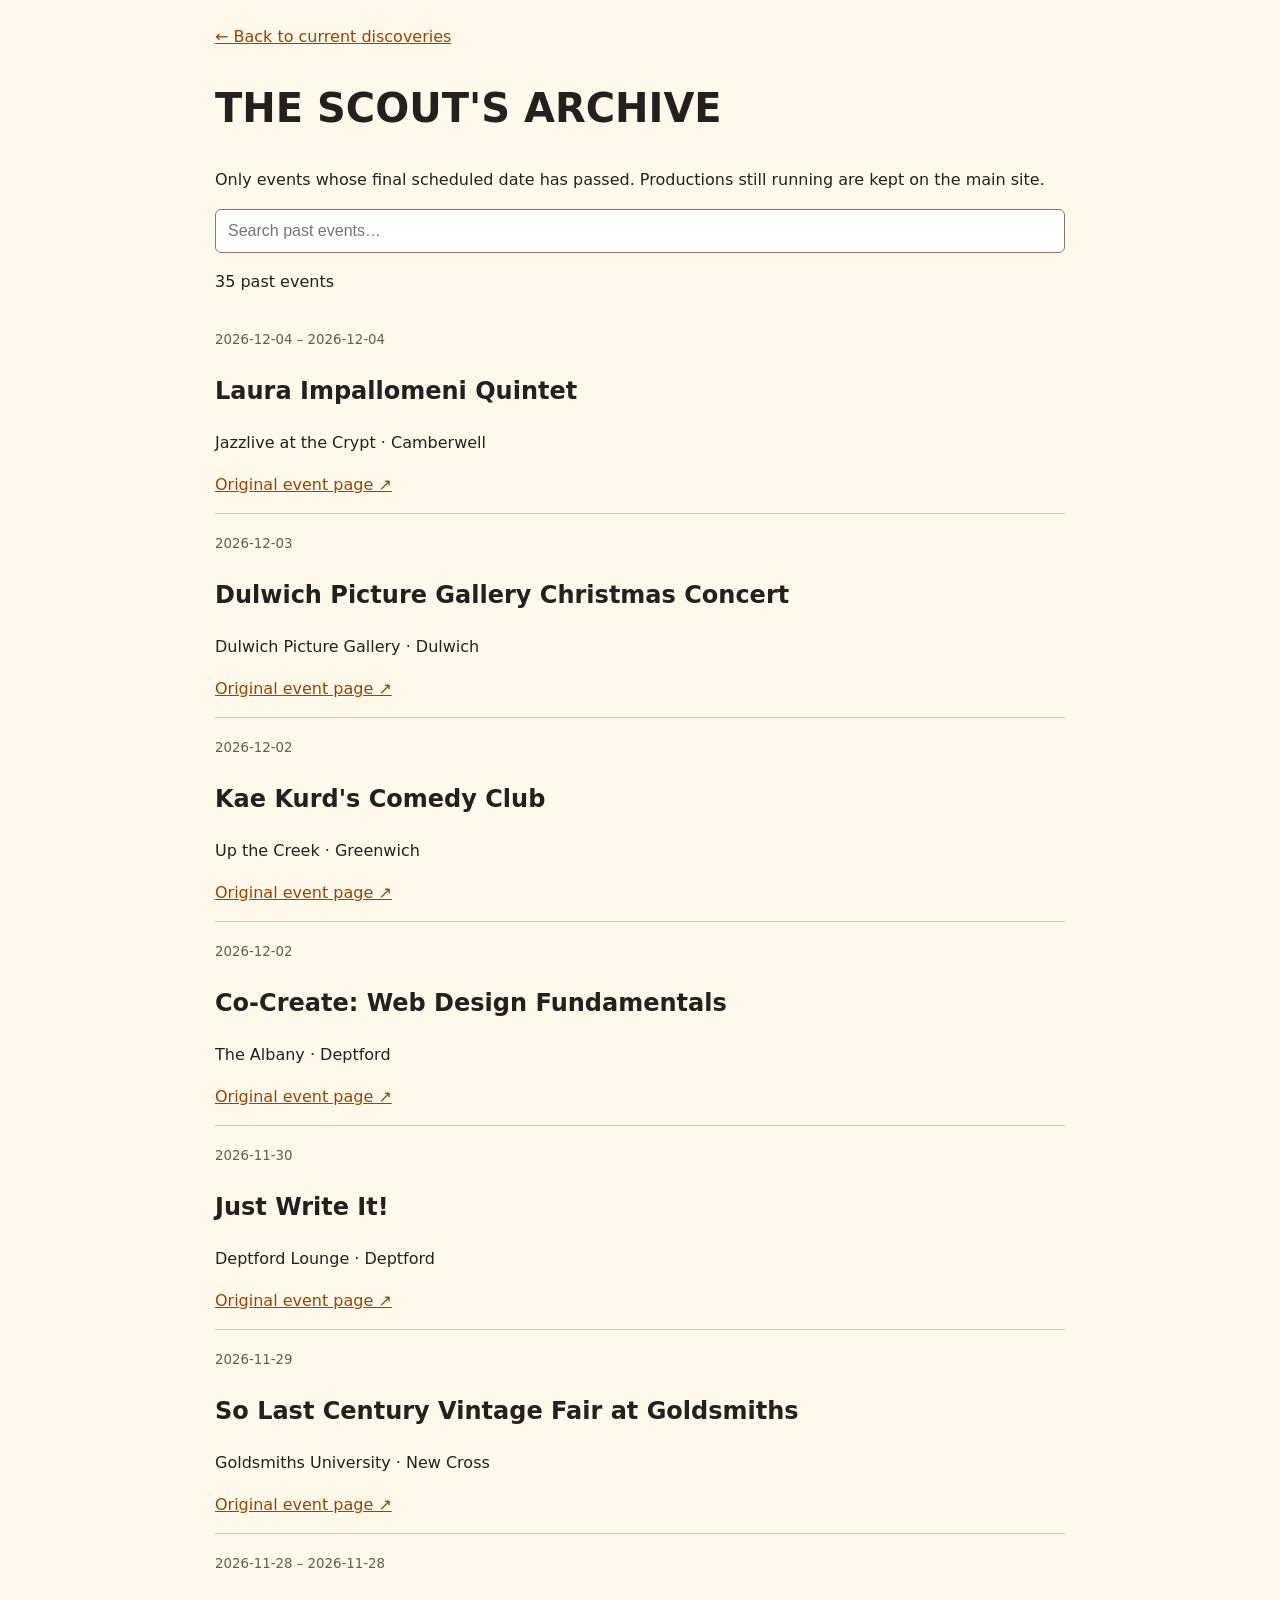
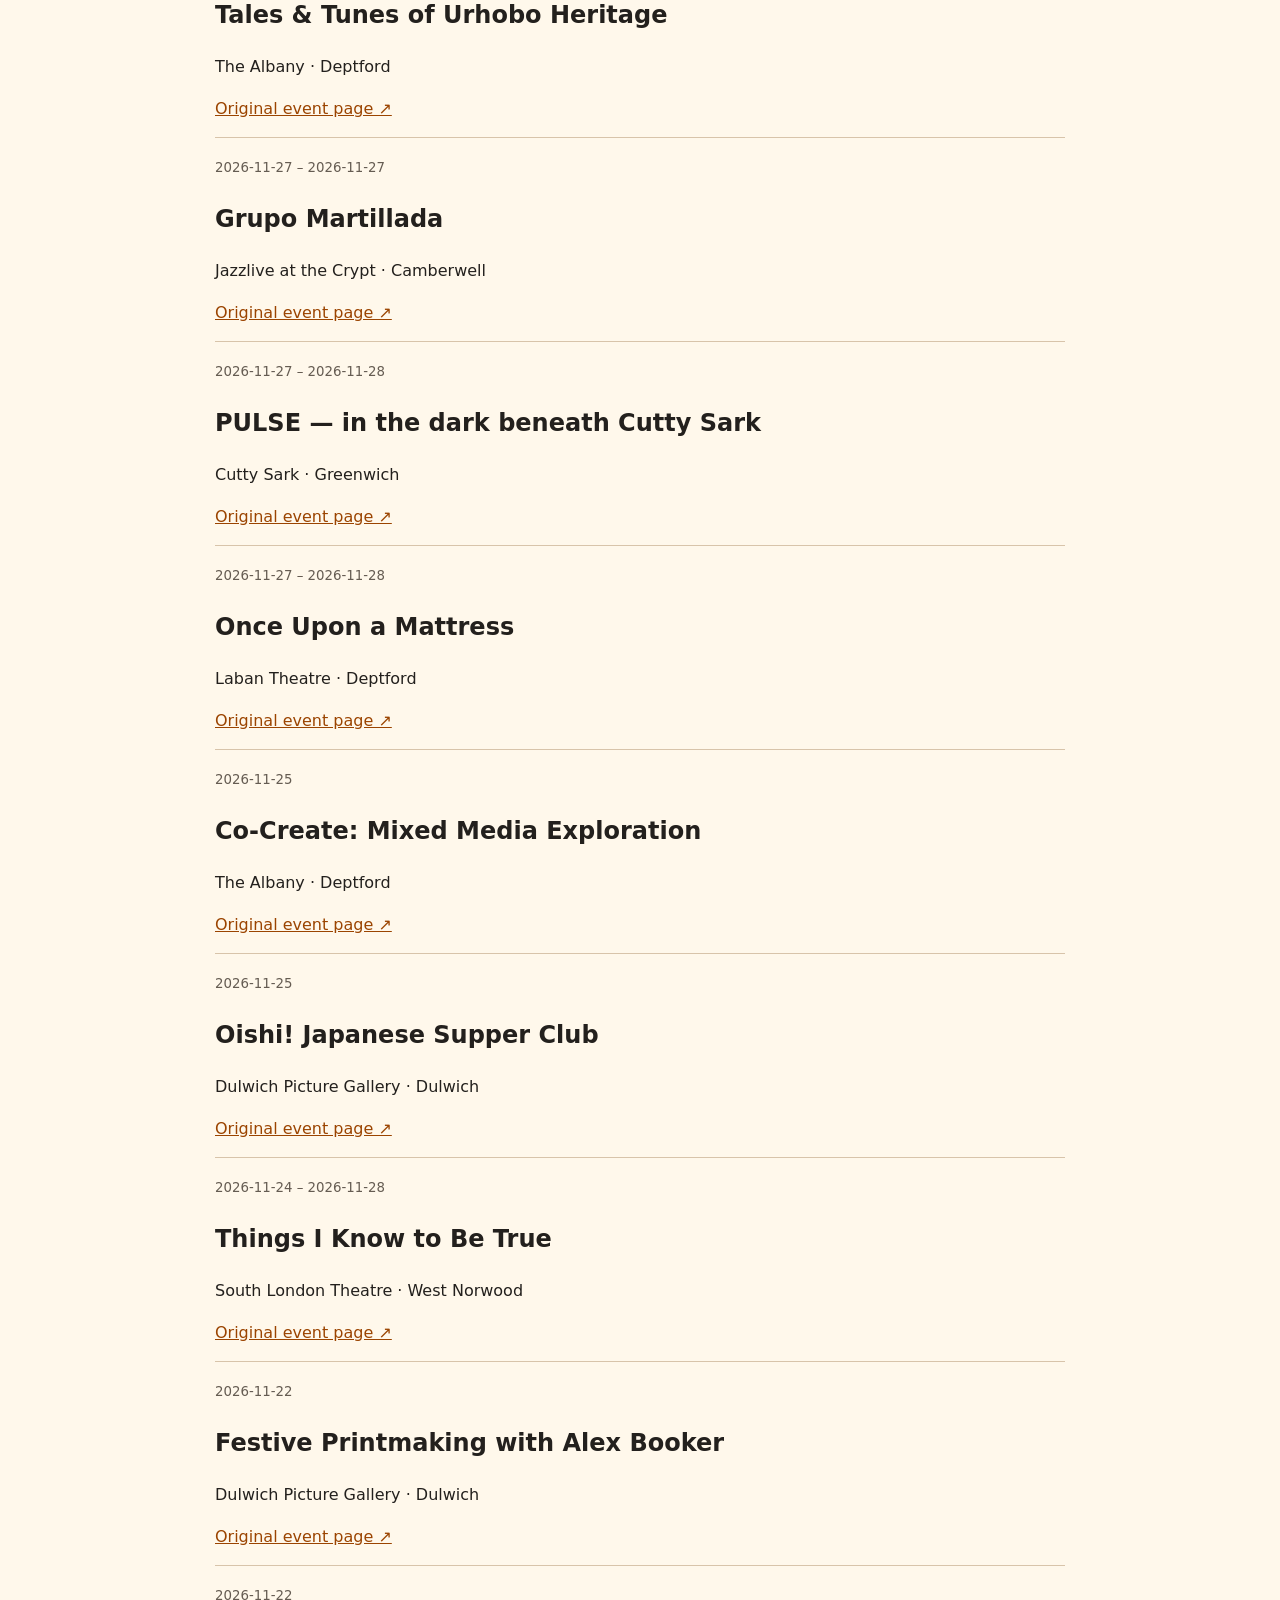
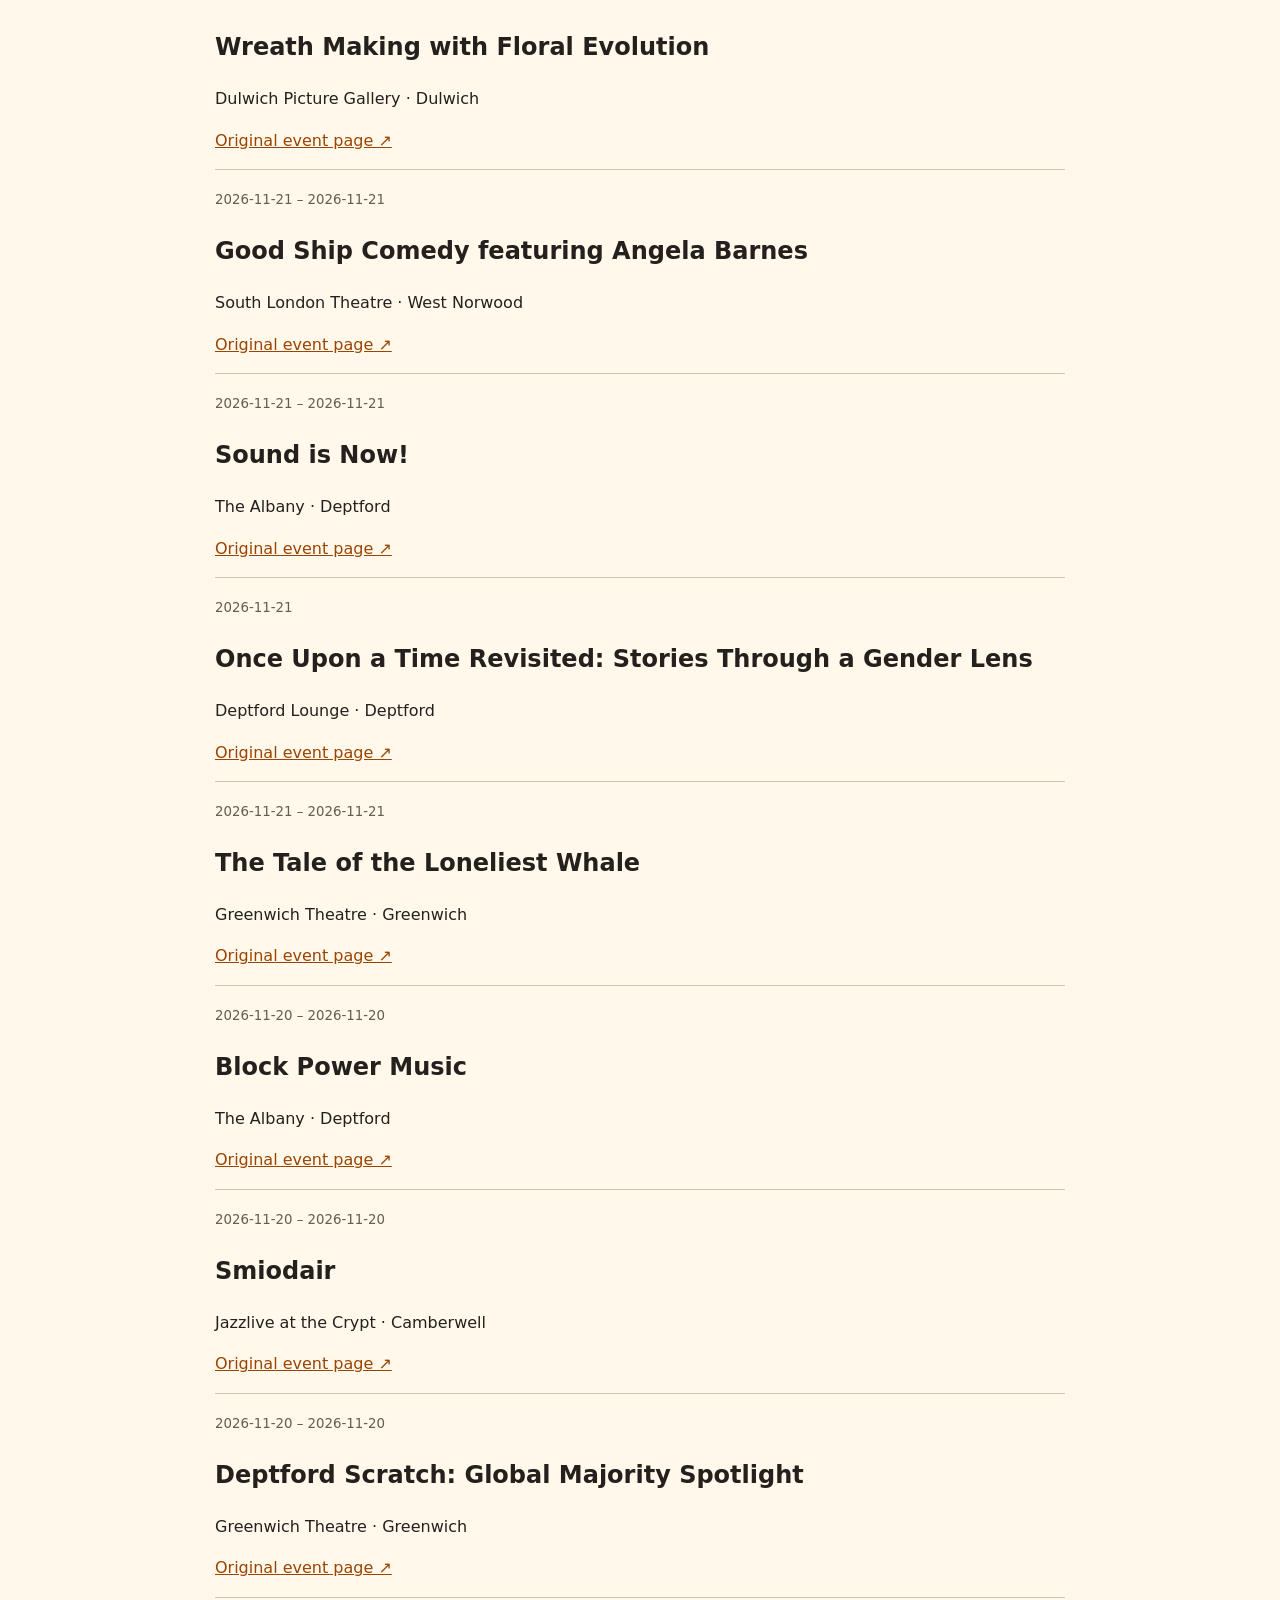
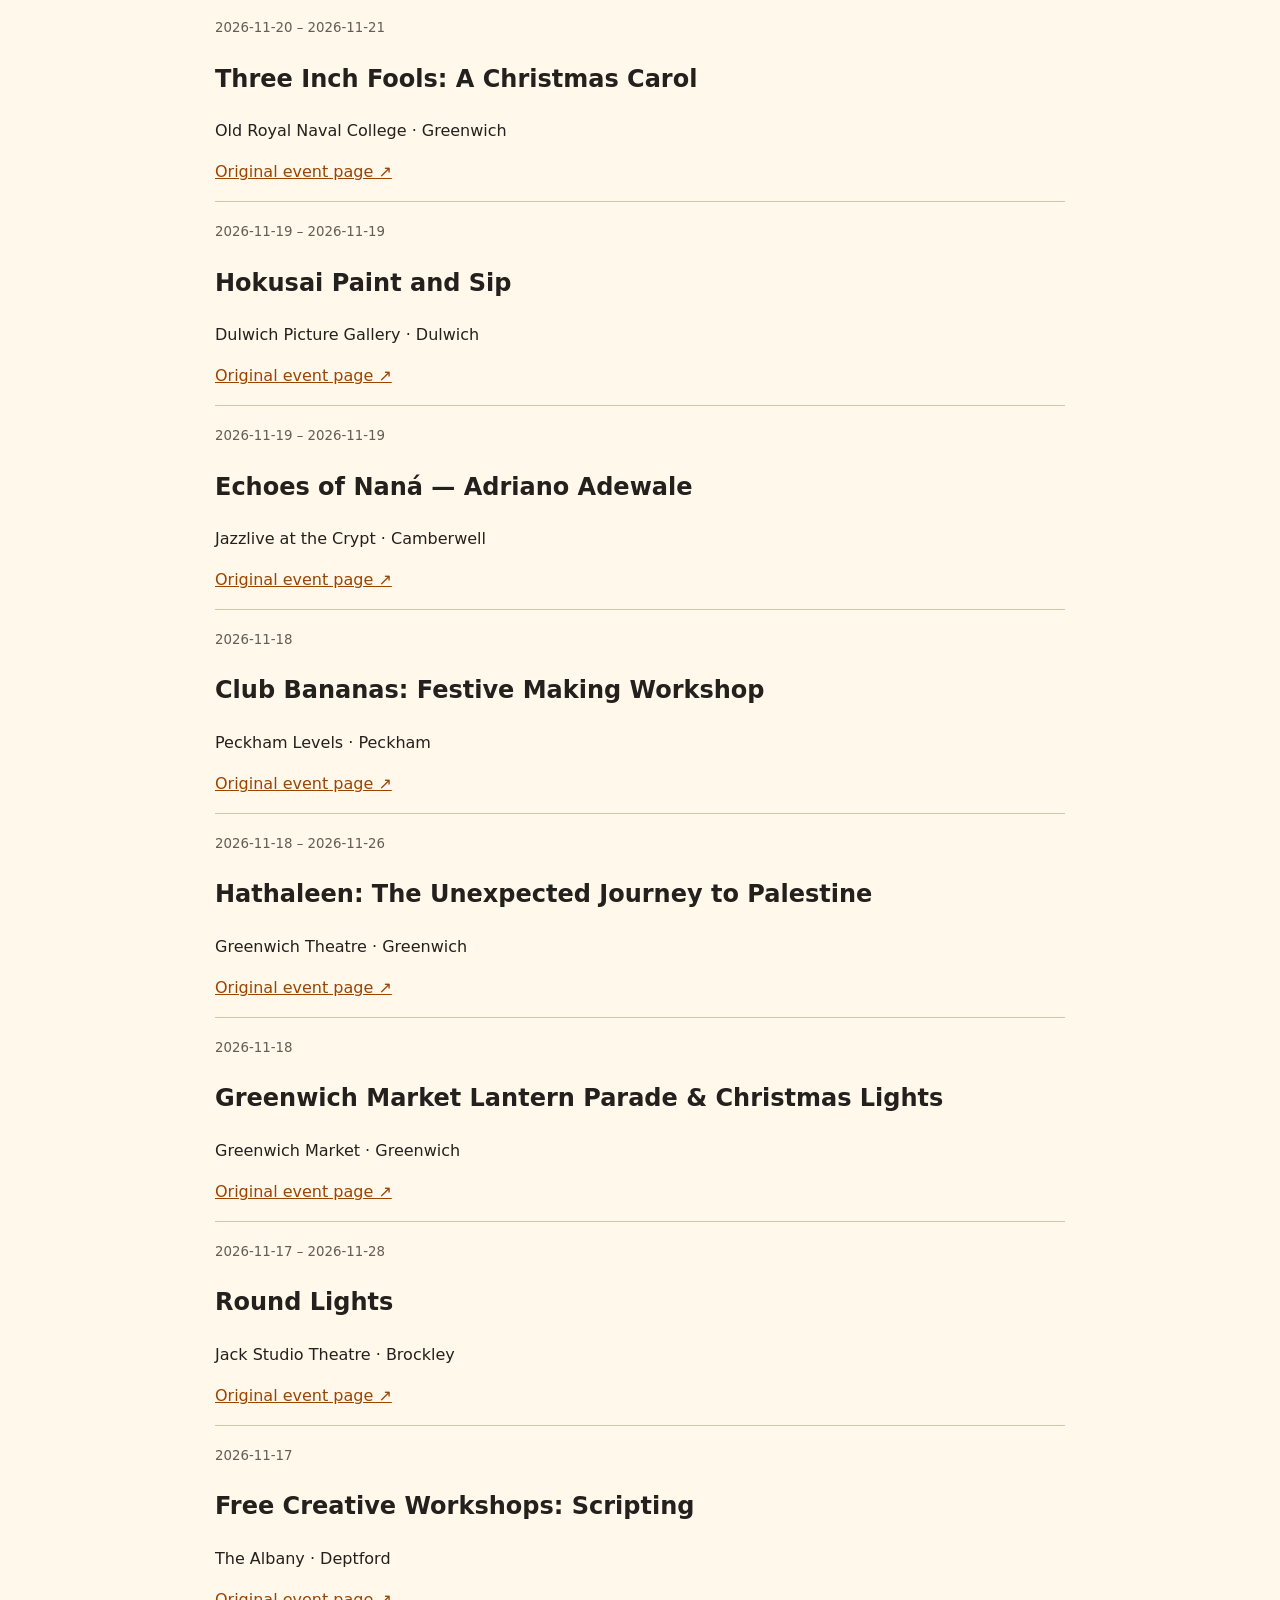
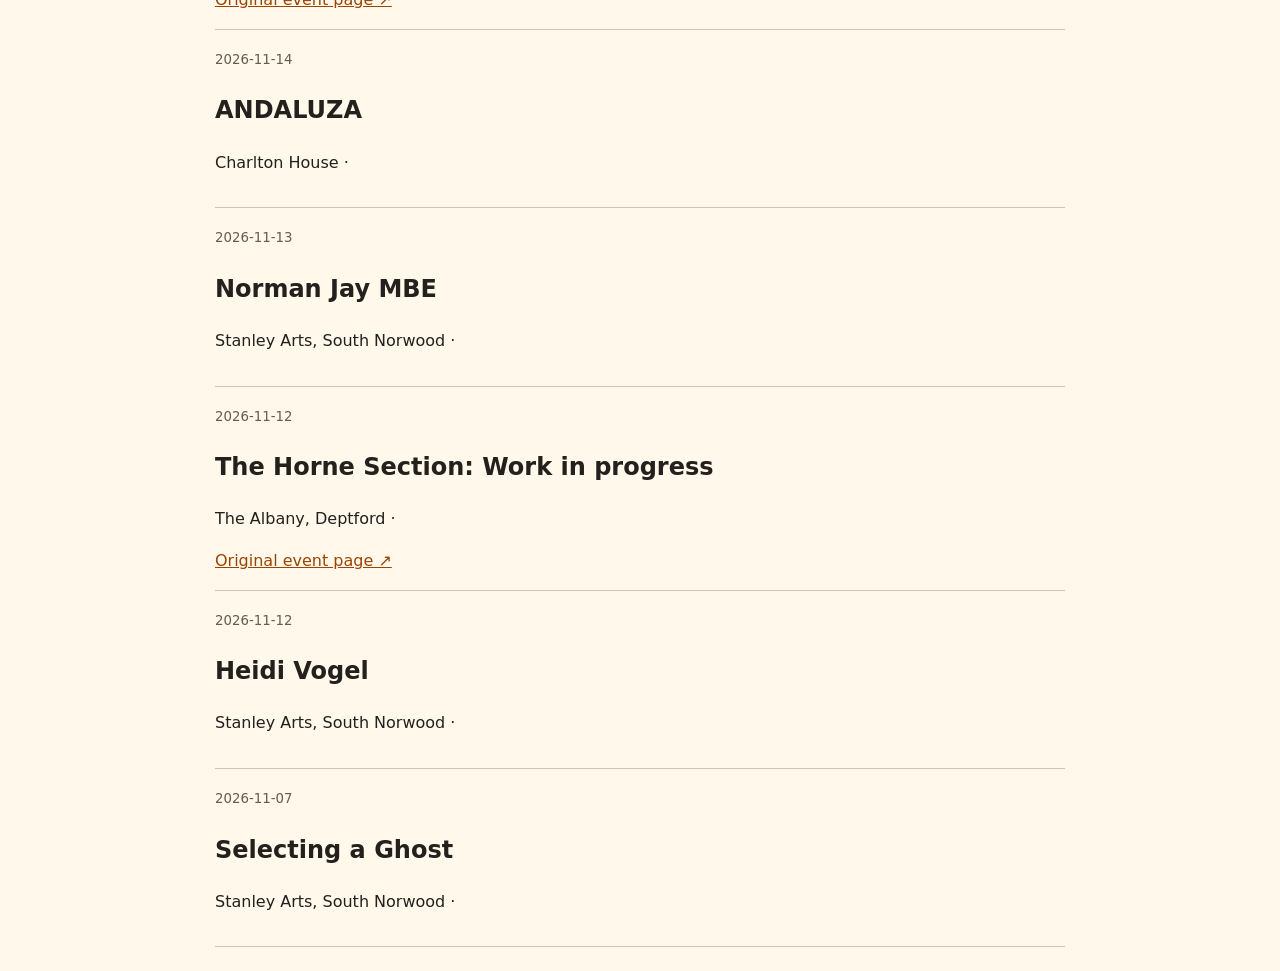
==== archive.html @ a4e227bf "Add dynamic past-only Culture Scout archive with date filtering" ====
<!doctype html><html lang="en"><head><meta charset="utf-8"><meta name="viewport" content="width=device-width,initial-scale=1"><title>Culture Scout · Past events archive</title><style>body{font:16px/1.6 system-ui,sans-serif;background:#fff8eb;color:#23201d;max-width:850px;margin:auto;padding:24px}a{color:#9b4400}h1{font-size:2.5rem}article{border-bottom:1px solid #d8c4aa;padding:16px 0}small{color:#655c52}input{width:100%;padding:12px;font-size:1rem;border:1px solid #8b7860;border-radius:6px}</style></head><body><a href="./index.html">← Back to current discoveries</a><h1>THE SCOUT'S ARCHIVE</h1><p>Only events whose final scheduled date has passed. Productions still running are kept on the main site.</p><input id="q" type="search" placeholder="Search past events…" aria-label="Search archive"><p id="count">Loading past events…</p><main id="list"></main><script>const date=new Intl.DateTimeFormat('sv-SE',{timeZone:'Europe/London',year:'numeric',month:'2-digit',day:'2-digit'}).format(new Date());const esc=x=>String(x??'').replace(/[&<>"']/g,c=>({'&':'&amp;','<':'&lt;','>':'&gt;','"':'&quot;',"'":'&#39;'}[c]));let past=[];function show(){const q=document.getElementById('q').value.toLowerCase();const a=past.filter(e=>[e.title,e.venue,e.area,e.category].join(' ').toLowerCase().includes(q));document.getElementById('count').textContent=a.length+' past events';document.getElementById('list').innerHTML=a.map(e=>'<article><small>'+esc(e.date)+(e.endDate?' – '+esc(e.endDate):'')+'</small><h2>'+esc(e.title)+'</h2><p>'+esc(e.venue||'')+' · '+esc(e.area||'')+'</p>'+(e.url?'<a href="'+esc(e.url)+'" target="_blank" rel="noopener noreferrer">Original event page ↗</a>':'')+'</article>').join('')||'<p>No past events match.</p>'}Promise.all([fetch('./events.json',{cache:'no-store'}).then(r=>r.json()),fetch('./research-archive.json',{cache:'no-store'}).then(r=>r.json()).catch(()=>({pastEvents:[]}))]).then(([d,archive])=>{const all=[...(d.events||[]),...(archive.pastEvents||[])];const ids=new Set();past=all.filter(e=>e.date&&(e.endDate||e.date)<date).filter(e=>{const id=e.title+'|'+e.date;if(ids.has(id))return false;ids.add(id);return true}).sort((a,b)=>b.date.localeCompare(a.date));show()}).catch(()=>document.getElementById('count').textContent='Archive unavailable. Please refresh.');document.getElementById('q').addEventListener('input',show);</script></body></html>
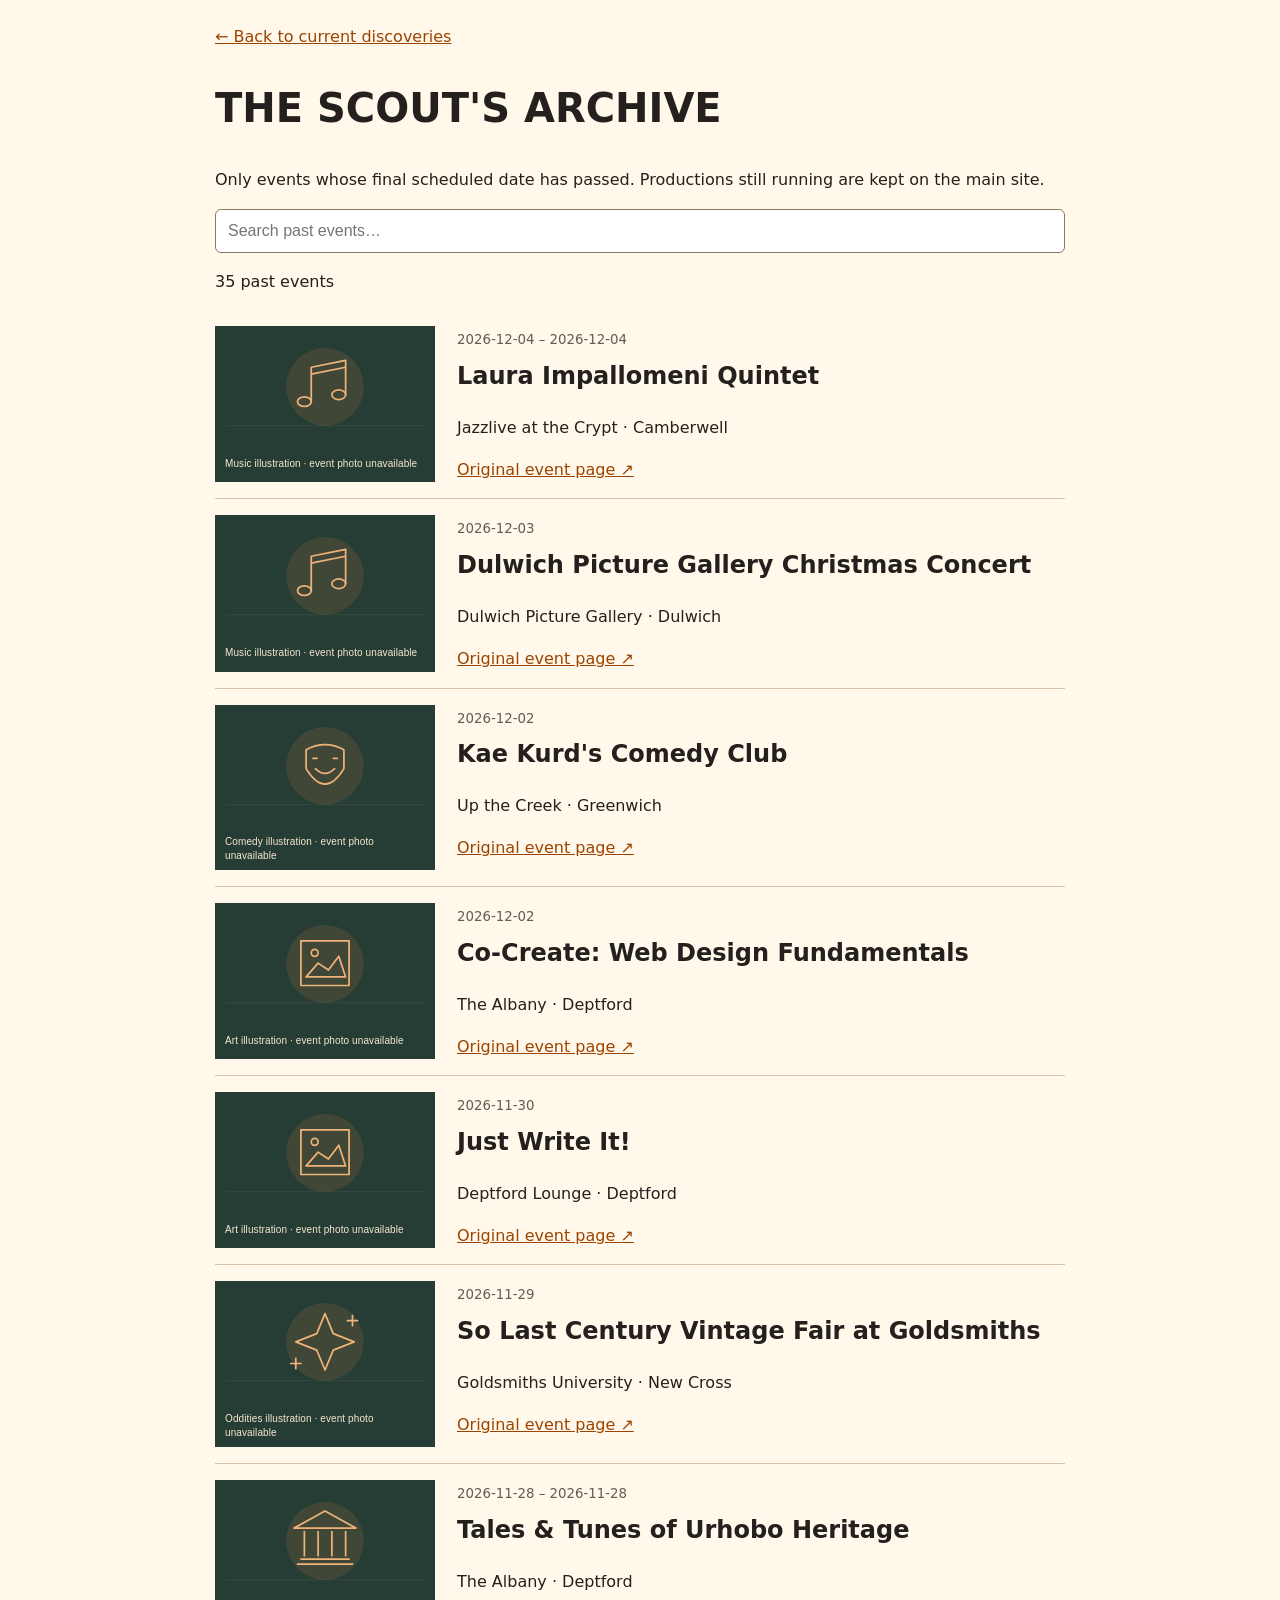
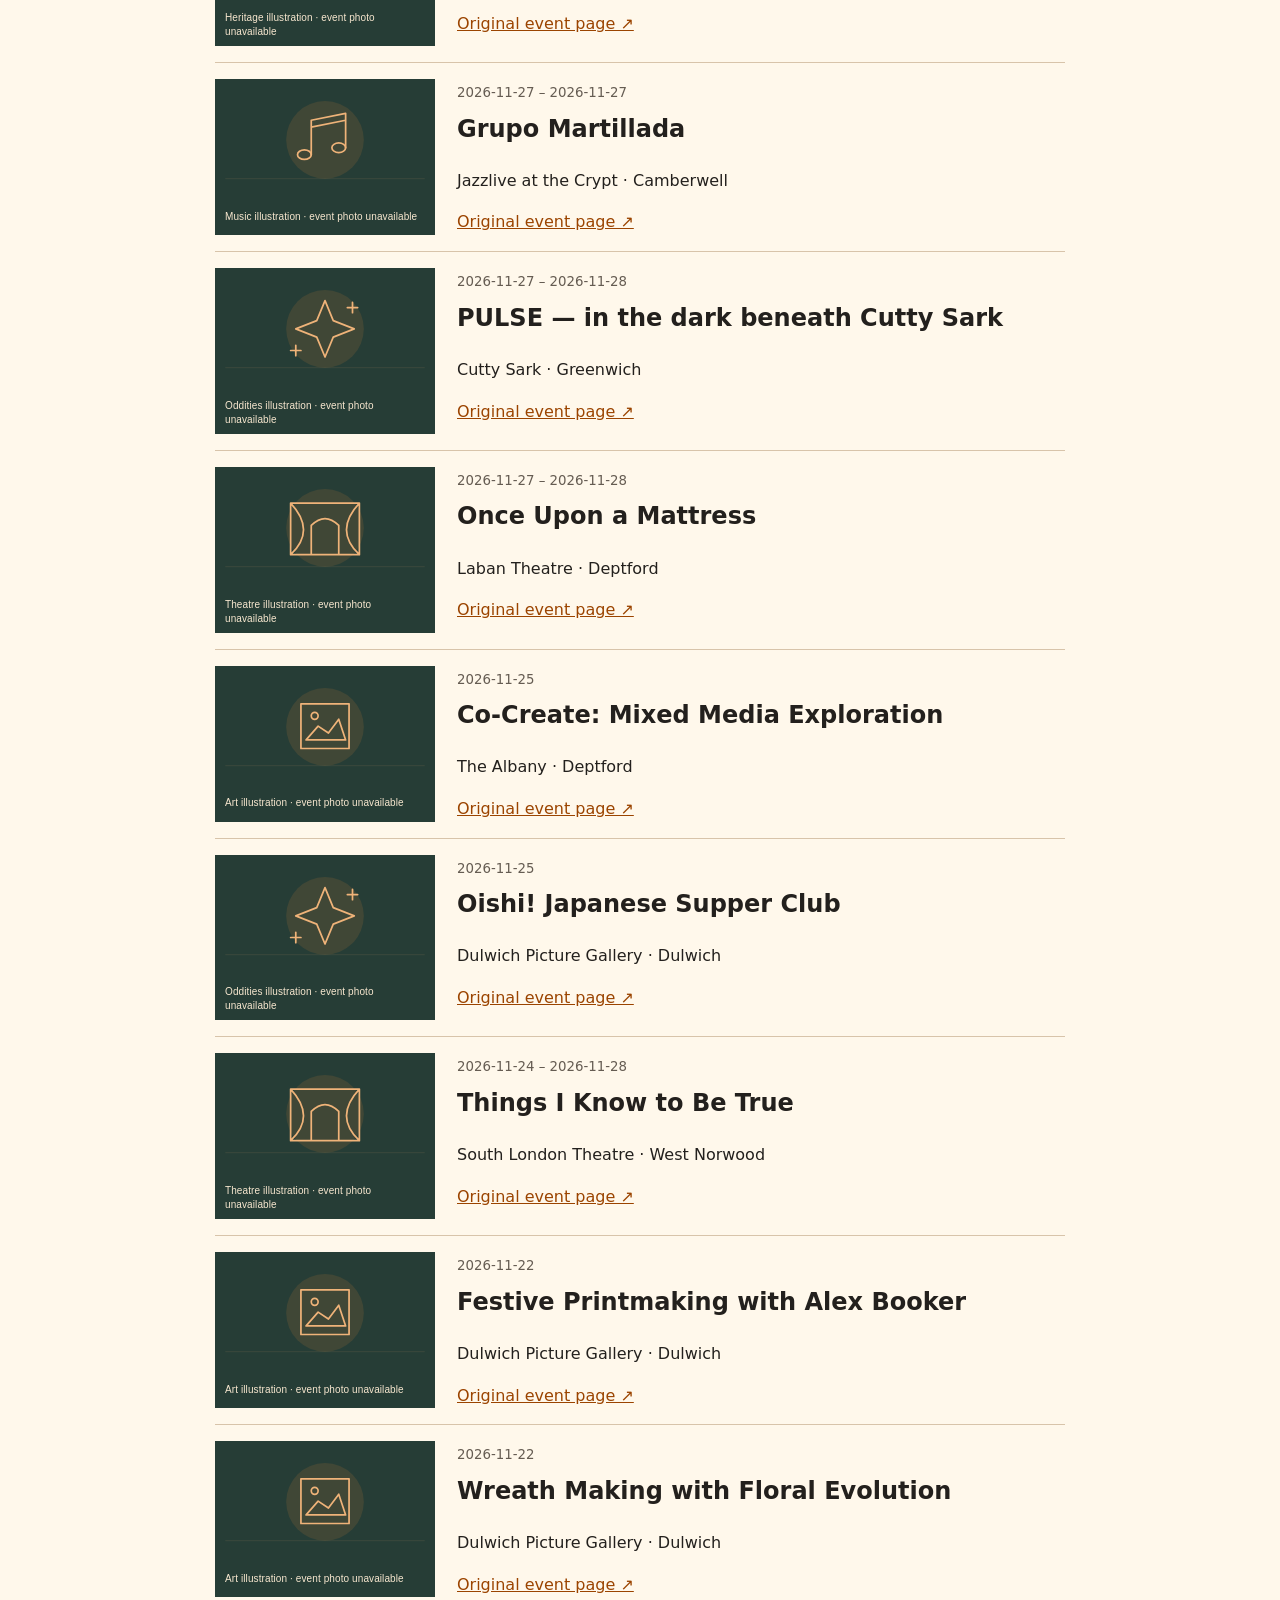
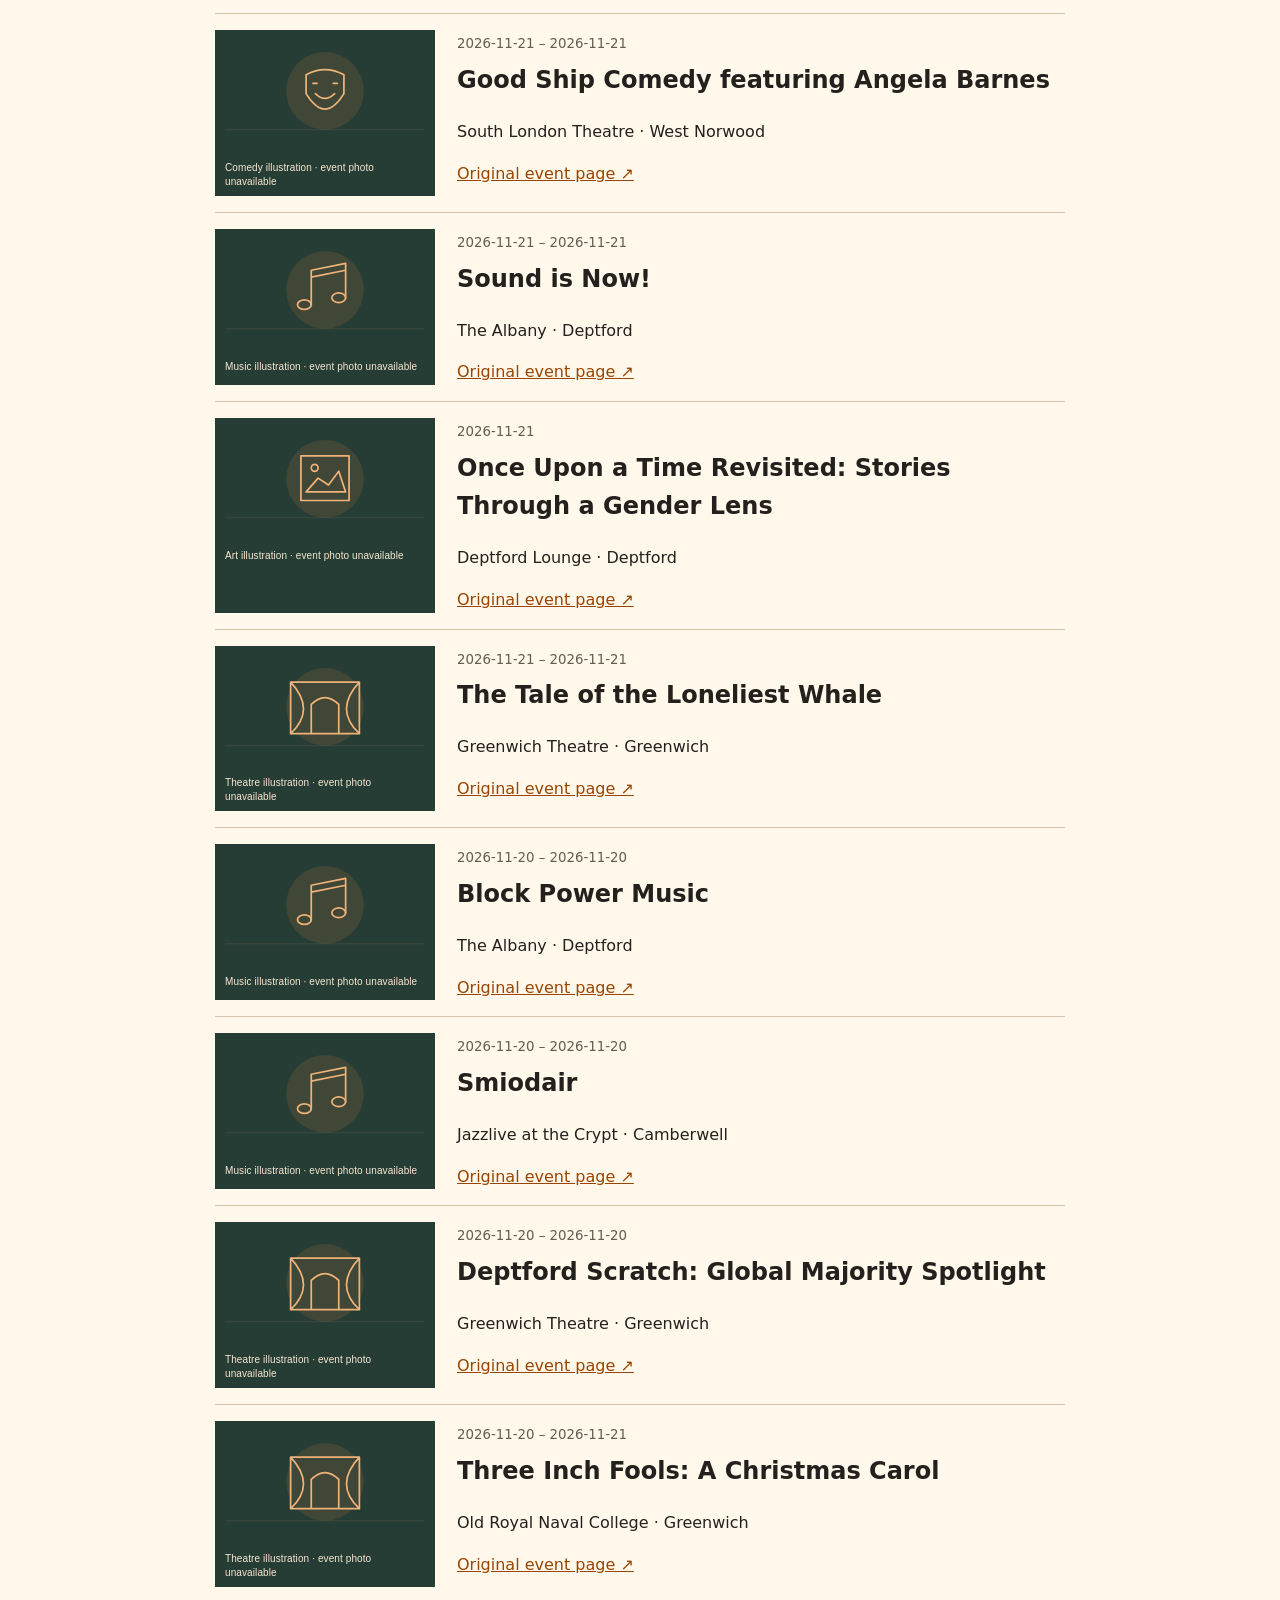
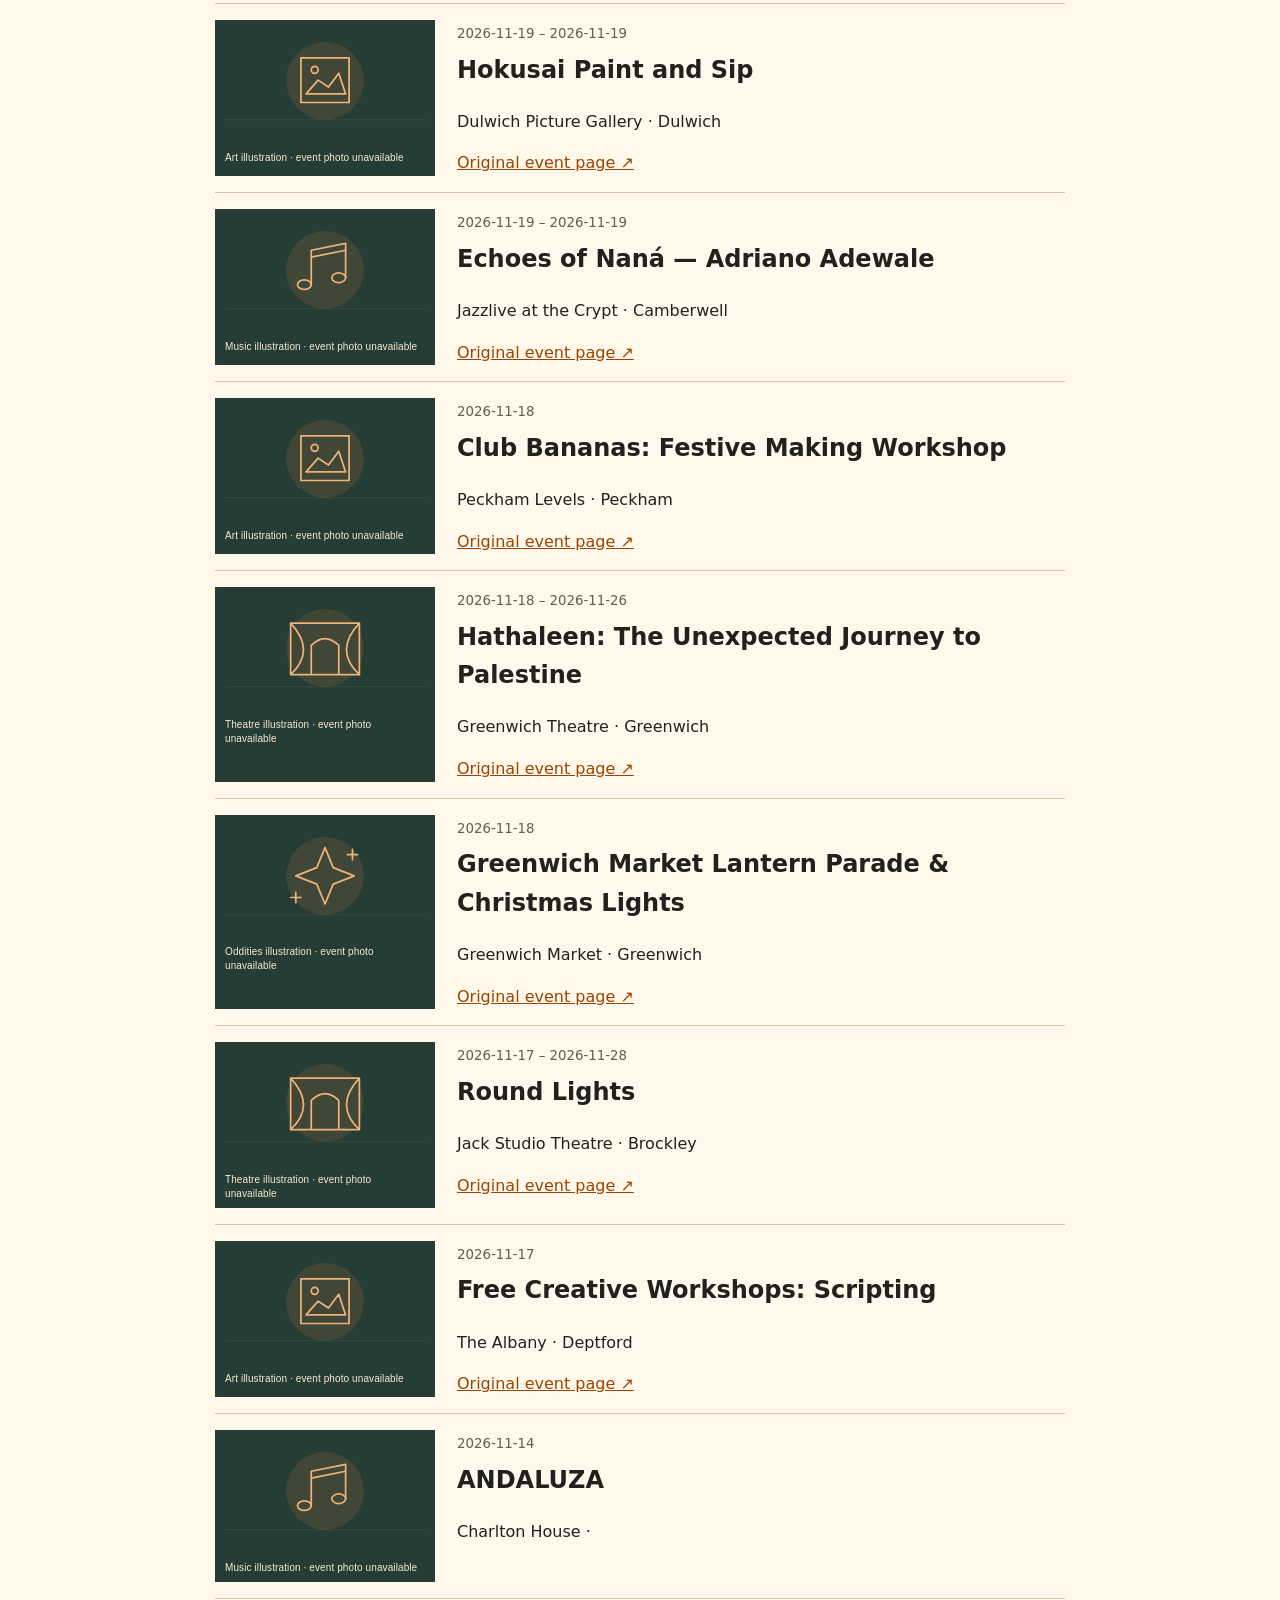
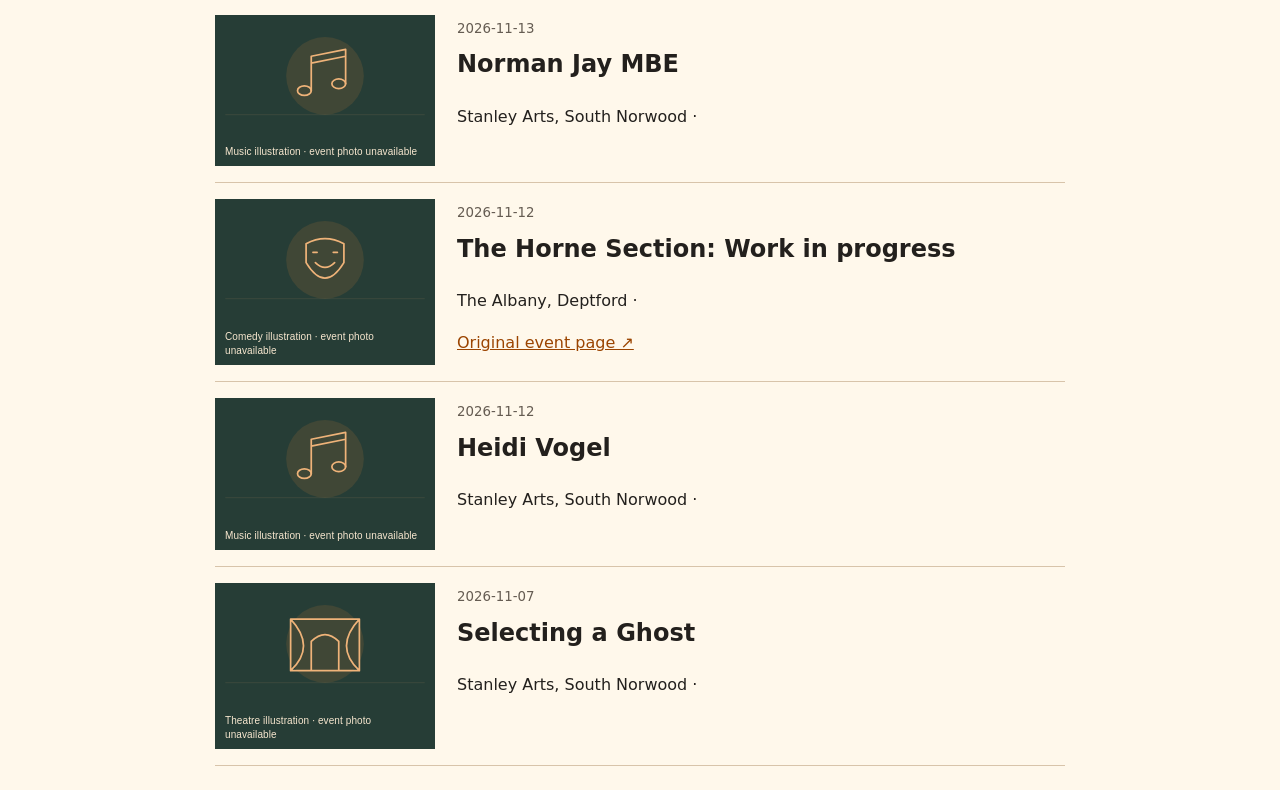
==== commit 344e5c85: "Show verified imagery and resilient illustrations on every event entry" ====
--- a/archive.html
+++ b/archive.html
@@ -1 +1 @@
-<!doctype html><html lang="en"><head><meta charset="utf-8"><meta name="viewport" content="width=device-width,initial-scale=1"><title>Culture Scout · Past events archive</title><style>body{font:16px/1.6 system-ui,sans-serif;background:#fff8eb;color:#23201d;max-width:850px;margin:auto;padding:24px}a{color:#9b4400}h1{font-size:2.5rem}article{border-bottom:1px solid #d8c4aa;padding:16px 0}small{color:#655c52}input{width:100%;padding:12px;font-size:1rem;border:1px solid #8b7860;border-radius:6px}</style></head><body><a href="./index.html">← Back to current discoveries</a><h1>THE SCOUT'S ARCHIVE</h1><p>Only events whose final scheduled date has passed. Productions still running are kept on the main site.</p><input id="q" type="search" placeholder="Search past events…" aria-label="Search archive"><p id="count">Loading past events…</p><main id="list"></main><script>const date=new Intl.DateTimeFormat('sv-SE',{timeZone:'Europe/London',year:'numeric',month:'2-digit',day:'2-digit'}).format(new Date());const esc=x=>String(x??'').replace(/[&<>"']/g,c=>({'&':'&amp;','<':'&lt;','>':'&gt;','"':'&quot;',"'":'&#39;'}[c]));let past=[];function show(){const q=document.getElementById('q').value.toLowerCase();const a=past.filter(e=>[e.title,e.venue,e.area,e.category].join(' ').toLowerCase().includes(q));document.getElementById('count').textContent=a.length+' past events';document.getElementById('list').innerHTML=a.map(e=>'<article><small>'+esc(e.date)+(e.endDate?' – '+esc(e.endDate):'')+'</small><h2>'+esc(e.title)+'</h2><p>'+esc(e.venue||'')+' · '+esc(e.area||'')+'</p>'+(e.url?'<a href="'+esc(e.url)+'" target="_blank" rel="noopener noreferrer">Original event page ↗</a>':'')+'</article>').join('')||'<p>No past events match.</p>'}Promise.all([fetch('./events.json',{cache:'no-store'}).then(r=>r.json()),fetch('./research-archive.json',{cache:'no-store'}).then(r=>r.json()).catch(()=>({pastEvents:[]}))]).then(([d,archive])=>{const all=[...(d.events||[]),...(archive.pastEvents||[])];const ids=new Set();past=all.filter(e=>e.date&&(e.endDate||e.date)<date).filter(e=>{const id=e.title+'|'+e.date;if(ids.has(id))return false;ids.add(id);return true}).sort((a,b)=>b.date.localeCompare(a.date));show()}).catch(()=>document.getElementById('count').textContent='Archive unavailable. Please refresh.');document.getElementById('q').addEventListener('input',show);</script></body></html>+<!doctype html><html lang="en"><head><meta charset="utf-8"><meta name="viewport" content="width=device-width,initial-scale=1"><title>Culture Scout · Past events archive</title><style>body{font:16px/1.6 system-ui,sans-serif;background:#fff8eb;color:#23201d;max-width:850px;margin:auto;padding:24px}a{color:#9b4400}h1{font-size:2.5rem}article{border-bottom:1px solid #d8c4aa;padding:16px 0}small{color:#655c52}input{width:100%;padding:12px;font-size:1rem;border:1px solid #8b7860;border-radius:6px}</style><link rel="stylesheet" href="./event-media.css?v=12"><script src="./event-media.js?v=12"></script></head><body><a href="./index.html">← Back to current discoveries</a><h1>THE SCOUT'S ARCHIVE</h1><p>Only events whose final scheduled date has passed. Productions still running are kept on the main site.</p><input id="q" type="search" placeholder="Search past events…" aria-label="Search archive"><p id="count">Loading past events…</p><main id="list"></main><script>const date=new Intl.DateTimeFormat('sv-SE',{timeZone:'Europe/London',year:'numeric',month:'2-digit',day:'2-digit'}).format(new Date());const esc=x=>String(x??'').replace(/[&<>"']/g,c=>({'&':'&amp;','<':'&lt;','>':'&gt;','"':'&quot;',"'":'&#39;'}[c]));let past=[];function show(){const q=document.getElementById('q').value.toLowerCase();const a=past.filter(e=>[e.title,e.venue,e.area,e.category].join(' ').toLowerCase().includes(q));document.getElementById('count').textContent=a.length+' past events';document.getElementById('list').innerHTML=a.map(e=>'<article class="archive-event">'+ScoutMedia.html(e)+'<div><small>'+esc(e.date)+(e.endDate?' – '+esc(e.endDate):'')+'</small><h2>'+esc(e.title)+'</h2><p>'+esc(e.venue||'')+' · '+esc(e.area||'')+'</p>'+(e.url?'<a href="'+esc(e.url)+'" target="_blank" rel="noopener noreferrer">Original event page ↗</a>':'')+'</div></article>').join('')||'<p>No past events match.</p>'}Promise.all([fetch('./events.json',{cache:'no-store'}).then(r=>r.json()),fetch('./research-archive.json',{cache:'no-store'}).then(r=>r.json()).catch(()=>({pastEvents:[]}))]).then(([d,archive])=>{const all=[...(d.events||[]),...(archive.pastEvents||[])];const ids=new Set();past=all.filter(e=>e.date&&(e.endDate||e.date)<date).filter(e=>{const id=e.title+'|'+e.date;if(ids.has(id))return false;ids.add(id);return true}).sort((a,b)=>b.date.localeCompare(a.date));show()}).catch(()=>document.getElementById('count').textContent='Archive unavailable. Please refresh.');document.getElementById('q').addEventListener('input',show);</script></body></html>
--- a/event-media.css
+++ b/event-media.css
@@ -0,0 +1 @@
+.event-media{margin:0;min-width:0;background:#263d36;color:#f7e7cf}.event-frame{position:relative;aspect-ratio:16/9;overflow:hidden}.event-illustration{display:block;width:100%;height:100%}.event-media .event-photo,.card .event-media .event-photo{position:absolute;inset:0;width:100%;height:100%;object-fit:contain;background:#20322c;display:block}.event-media figcaption{padding:7px 10px;font:10px/1.4 Arial,sans-serif;letter-spacing:.01em}.event-media a{color:inherit;text-underline-offset:2px}.media-credit{display:none}.has-photo .media-credit{display:inline}.has-photo .media-fallback{display:none}.pick-list{display:grid;grid-template-columns:repeat(2,minmax(0,1fr));gap:16px;margin-top:20px}.pick-item{display:grid;grid-template-columns:140px minmax(0,1fr);gap:14px;padding:14px 0;border-top:1px solid #c9b99e;align-items:start;min-width:0}.pick-item h4{margin:0 0 7px;font-size:17px;line-height:1.25}.pick-item p{margin:0 0 7px;font-size:12px;line-height:1.5}.pick-item a{font-size:12px}.pick-item .event-frame{aspect-ratio:1}.pick-item .event-media figcaption{font-size:9px}.event-mini{display:grid;grid-template-columns:100px minmax(0,1fr);gap:12px;align-items:start;margin:12px 0}.event-mini .event-frame{aspect-ratio:4/3}.event-mini .event-media figcaption{font-size:9px}.event-shortcut{display:flex;flex-direction:column;text-align:left;max-width:220px}.event-shortcut .event-media{width:100%;margin-bottom:8px}.event-shortcut .event-frame{aspect-ratio:16/9}.archive-event{display:grid;grid-template-columns:220px minmax(0,1fr);gap:22px}.archive-event h2{margin-top:5px}.archive-event>*{min-width:0}@media(max-width:900px){.pick-list{grid-template-columns:1fr}}@media(max-width:530px){.pick{padding:16px}.pick-item{grid-template-columns:100px minmax(0,1fr);gap:12px}.pick-item h4{font-size:16px}.archive-event{grid-template-columns:1fr}.event-shortcut{max-width:100%}.event-mini{grid-template-columns:90px minmax(0,1fr)}}
